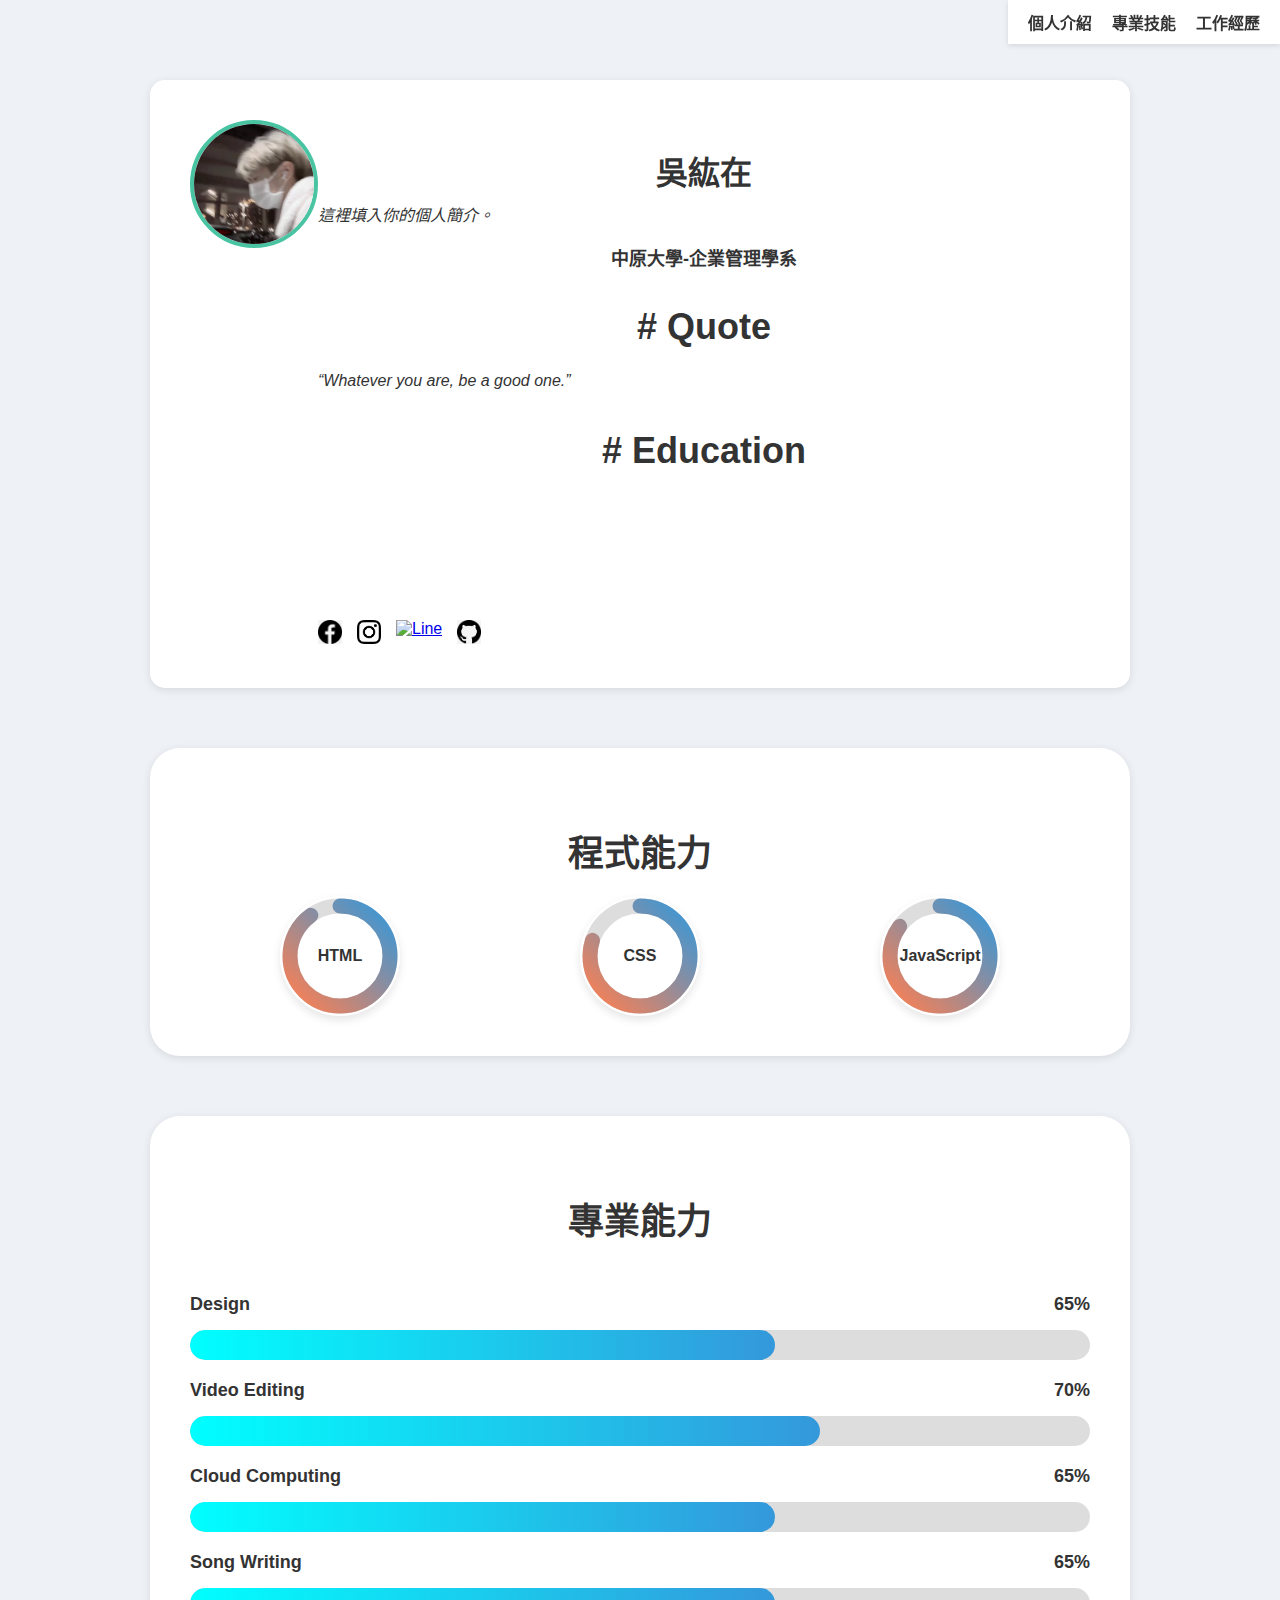
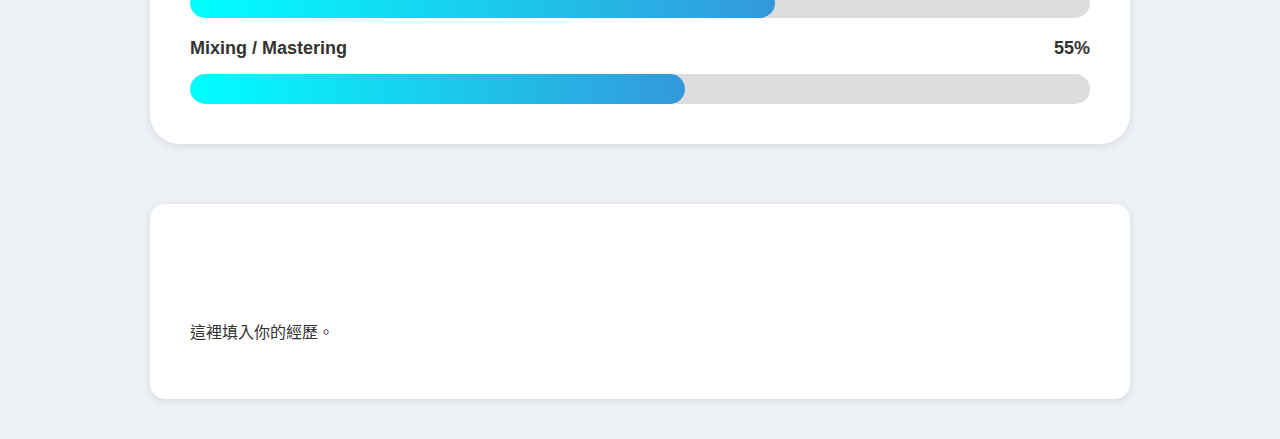
==== exex.html @ 5fd666fd "剩經歷跟排版" ====
<!DOCTYPE html>
<html lang="zh-TW">

<head>
  <meta charset="UTF-8">
  <meta name="viewport" content="width=device-width, initial-scale=1.0">
  <title>個人履歷</title>
  <!-- 引入外部 CSS 檔案 -->
  <link rel="stylesheet" href="style.css">
</head>

<body>

  <div class="navbar">
    <a href="#profile">個人介紹</a>
    <a href="#skills">專業技能</a>
    <a href="#experience">工作經歷</a>
  </div>

  <div class="container">

    <div id="profile" class="block profile-section">
      <img src="/image/IMG_6662.jpg" alt="個人照片" class="profile-img">
      <div class="profile-text">
        <h2>吳紘在</h2>
        <p>這裡填入你的個人簡介。</p>
        <div class="degree">中原大學-企業管理學系</div>
        <!-- # Quote -->
        <div class="quote">
          <h3># Quote</h3>
          <p>“Whatever you are, be a good one.”</p>
        </div>

        <!-- # Education -->
        <div class="education">
          <h3># Education</h3>
          <ul>
            <li><strong>B.B.A., Information Management</strong><br>Chung Yuan Christian University / Taoyuan,
              Taiwan<br>July 2022 - Present</li>
            <li><strong>High School</strong><br>Huajiang High School / Taipei, Taiwan<br>Sep 2019 - June 2022</li>
          </ul>
        </div>
        <div class="social-icons">
          <a href="https://facebook.com" target="_blank">
            <img src="./image/facebook.png" alt="Facebook" style="width:24px; height:24px;">
          </a>
          <a href="https://www.instagram.com" target="_blank">
            <img src="./image/instagram.jpg" alt="Instagram" style="width:24px; height:24px;">
          </a>
          <a href="https://www.line.me/tw/" target="_blank">
            <img src="./image/line.png" alt="Line" style="width:24px; height:24px;">
          </a>
          <a href="https://github.com" target="_blank">
            <img src="./image/github.png" alt="GitHub" style="width:24px; height:24px;">
          </a>
        </div>
      </div>
    </div>



    <div id="skills" class="block skills">
      <h3>程式能力</h3>
      <div class="progress-container">
        <div class="progress-circle" data-skill="HTML" data-percent="90">
          <svg width="120" height="120">
            <defs>
              <linearGradient id="gradient" x1="0%" y1="0%" x2="100%" y2="100%">
                <stop offset="0%" style="stop-color: #ff7f50;" />
                <stop offset="100%" style="stop-color: #3498db;" />
              </linearGradient>
            </defs>
            <circle class="background" cx="60" cy="60" r="50" />
            <circle class="progress" cx="60" cy="60" r="50" />
          </svg>
          <div class="progress-text">HTML</div>
        </div>
        <div class="progress-circle" data-skill="CSS" data-percent="80">
          <svg width="120" height="120">
            <defs>
              <linearGradient id="gradient" x1="0%" y1="0%" x2="100%" y2="100%">
                <stop offset="0%" style="stop-color: #ff7f50;" />
                <stop offset="100%" style="stop-color: #3498db;" />
              </linearGradient>
            </defs>
            <circle class="background" cx="60" cy="60" r="50" />
            <circle class="progress" cx="60" cy="60" r="50" />
          </svg>
          <div class="progress-text">CSS</div>
        </div>
        <div class="progress-circle" data-skill="JavaScript" data-percent="85">
          <svg width="120" height="120">
            <defs>
              <linearGradient id="gradient" x1="0%" y1="0%" x2="100%" y2="100%">
                <stop offset="0%" style="stop-color: #ff7f50;" />
                <stop offset="100%" style="stop-color: #3498db;" />
              </linearGradient>
            </defs>
            <circle class="background" cx="60" cy="60" r="50" />
            <circle class="progress" cx="60" cy="60" r="50" />
          </svg>
          <div class="progress-text">JavaScript</div>
        </div>
      </div>
    </div>

    <div class="block skills">
      <h3>專業能力</h3>
      <div class="progress-bar-container">
        <div class="progress-label">
          <span>Design</span><span class="bar-percent">65%</span>
        </div>
        <div class="progress-bar">
          <div class="progress-fill" data-percent="65" style="width: 65%"></div>
        </div>

        <div class="progress-label">
          <span>Video Editing</span><span class="bar-percent">70%</span>
        </div>
        <div class="progress-bar">
          <div class="progress-fill" data-percent="70" style="width: 70%"></div>
        </div>

        <div class="progress-label">
          <span>Cloud Computing</span><span class="bar-percent">65%</span>
        </div>
        <div class="progress-bar">
          <div class="progress-fill" data-percent="65" style="width: 65%"></div>
        </div>

        <div class="progress-label">
          <span>Song Writing</span><span class="bar-percent">65%</span>
        </div>
        <div class="progress-bar">
          <div class="progress-fill" data-percent="65" style="width: 65%"></div>
        </div>

        <div class="progress-label">
          <span>Mixing / Mastering</span><span class="bar-percent">55%</span>
        </div>
        <div class="progress-bar">
          <div class="progress-fill" data-percent="55" style="width: 55%"></div>
        </div>
      </div>
    </div>


    <div id="experience" class="block experience">
      <h2>工作經歷</h2>
      <p>這裡填入你的經歷。</p>
    </div>

  </div>

  <script>
    document.addEventListener("DOMContentLoaded", function () {
      document.querySelectorAll(".progress-circle").forEach(circle => {
        const percent = parseInt(circle.dataset.percent);
        const progress = circle.querySelector(".progress");
        const text = circle.querySelector(".progress-text");
        const skill = text.textContent;
        const dashArray = 314;

        const animateCircle = () => {
          progress.style.transition = "none";
          progress.style.strokeDashoffset = dashArray;
          void progress.offsetWidth;
          progress.style.transition = "stroke-dashoffset 2s ease-in-out";
          progress.style.strokeDashoffset = dashArray - (dashArray * percent / 100);
        };

        setTimeout(animateCircle, 300);

        circle.addEventListener("mouseenter", () => {
          text.textContent = percent + "%";
          animateCircle();
        });

        circle.addEventListener("mouseleave", () => {
          text.textContent = skill;
        });
      });

      document.querySelectorAll(".progress-fill").forEach(fill => {
        const percent = fill.dataset.percent;

        const animateFill = () => {
          fill.style.transition = "none";
          fill.style.width = "0%";
          void fill.offsetWidth;
          fill.style.transition = "width 2s ease-in-out";
          fill.style.width = percent + "%";
        };

        setTimeout(animateFill, 300);
        fill.parentElement.addEventListener("mouseenter", animateFill);
      });
    });
  </script>
</body>

</html>
---- style.css ----
body {
  font-family: Arial, sans-serif;
  margin: 0;
  padding: 0;
  background-color: #eef1f5;
}
p{
  color: #333;
}
h3 {
  text-align: center; /* 置中顯示 */
  font-size: 36px; /* 放大文字 */
  font-weight: bold;
  color: #333; /* 文字顏色 */
  margin-bottom: 20px; /* 增加下方間距 */
  transition: transform 0.3s ease, color 0.3s ease; /* 加入過渡效果 */
}

/* 滑鼠懸停效果 */
h3:hover {
  transform: scale(1.2); /* 放大文字 */
  color: #3498db; /* 改變文字顏色 */
}

.navbar {
  position: fixed;
  top: 0;
  right: 0;
  background: white;
  box-shadow: 0 2px 5px rgba(0, 0, 0, 0.1);
  z-index: 10;
  display: flex;
  gap: 20px;
  padding: 10px 20px;
}
.navbar a {
  text-decoration: none;
  color: #333;
  font-weight: bold;
}
.container {
  width: 90%;
  max-width: 1000px;
  margin: 80px auto 40px;
}
.block {
  background: white;
  padding: 30px;
  margin-top: 30px;
  border-radius: 12px;
  box-shadow: 0 2px 8px rgba(0, 0, 0, 0.1);
}
.profile-section {
  display: flex;
  justify-content: space-between; /* 使左右區塊分開 */
  align-items: flex-start; /* 垂直對齊 */
  color: white;
  position: relative;
  padding: 40px;
  border-radius: 15px;
  max-width: 900px;
  margin: 60px auto 40px;
}
/* 左側：大頭照 + 名字 + 學歷 + 社群連結 */
.profile-left {
  display: flex;
  flex-direction: column;
  align-items: center; /* 水平置中左側內容 */
  text-align: center;
  gap: 15px;           /* 元素間距 */
  width: 500px;         /* 統一寬度，兩卡片左右對齊 */
  height: 430px;
  background-color: #f1f1f1; 
  border-radius: 10px;
  padding: 20px;
  box-shadow: 0 2px 5px rgba(0,0,0,0.1);
}
.profile-img {
  width: 120px; /* 圓形圖片大小 */
  height: 120px;
  border-radius: 50%;
  border: 4px solid #49C4A2; /* 圓形邊框顏色 */
}
.profile-text {
  flex: 1;
  text-align: left; /* 文字對齊左邊 */
}

.profile-text h2, .profile-text p .profile-text h3{
  color: #333; /* 設置文字為黑色 */
  transition: transform 0.3s ease, color 0.3s ease; /* 加入過渡效果 */
}

/* 滑鼠懸停時的動畫效果 */
.profile-text h2:hover, .profile-text p:hover .profile-text.degree:hover{
  transform: scale(1.05); /* 放大文字 */
  color: #3498db; /* 改變文字顏色 */
}

.profile-text h2 {
  font-size: 32px; /* 調整字型大小 */
  margin-bottom: 10px;
  text-align: center;
}

.profile-text p {
  font-size: 16px;
  line-height: 1.6;
  margin-top: 10px;
  font-style: italic;
}

.profile-text .degree {
  font-size: 18px;
  font-weight: bold;
  margin-top: 10px;
  color: #333; 
  text-align: center;
}
.social-icons {
  display: flex;
  gap: 15px;
  margin-top: 20px;
}
.social-icons img {
  width: 30px;
  height: 30px;
  transition: transform 0.3s;
}
.social-icons a:hover img {
  transform: scale(1.2);
}
/* 右側：包含 #關於我（quote）與 #標籤（label） */
.profile-right {
  display: flex;
  flex-direction: column; 
  align-items: center; /* 使右邊兩個卡片在水平上對齊 */
  gap: 20px;           /* 兩張卡片之間的距離 */
}
/* 右側的卡片統一寬度與樣式，讓它們對齊 */
.profile-right .quote {
  width: 300px;         /* 統一寬度，兩卡片左右對齊 */
  background-color: #f1f1f1; 
  border-radius: 10px;
  padding: 20px;
  color: #333;          /* 文字顏色 */
  box-shadow: 0 2px 5px rgba(0,0,0,0.1);
}
.profile-right .label{
  width: 300px;         /* 統一寬度，兩卡片左右對齊 */
  height: 265px;
  background-color: #f1f1f1; 
  border-radius: 10px;
  padding: 20px;
  color: #333;          /* 文字顏色 */
  box-shadow: 0 2px 5px rgba(0,0,0,0.1);
}
.profile-right .quote h3,
.profile-right .label h3 {
  margin-bottom: 10px;
  font-weight: bold;
  font-size: 20px;
  color: #333;
}
/* 右側卡片內文樣式 */
.profile-right .quote p{
  text-align: center;
  font-size: 16px;
  line-height: 1.6;
  color: #666;  /* 內文可略淡一些，與標題區分 */
}
/* 新增：小卡片容器，內含多個小卡片 */
.small-cards {
  display: grid;
  grid-template-columns: repeat(3, 1fr);
  gap: 10px;
  justify-items: center;
}

/* 新增：每個小卡片的樣式 */
.small-card {
  background-color: #f1f1f1; 
  border-radius: 15px;
  padding: 3px 20px;
  font-size: 16px;
  display: flex;             /* 使用 flex 進行置中 */
  align-items: center;       /* 垂直置中 */
  justify-content: center;   /* 水平置中 */
  box-shadow: 0 1px 3px rgba(0, 0, 0, 0.1);
  transition: transform 0.3s ease;
}
/* 加上更高的優先權，覆蓋全局 p 樣式 */
.small-card p {
  color: black !important;
  text-align: center;
  font-weight: bolder;
  font-style: italic;
}
.small-card:hover {
  transform: scale(1.1);  /* 滑鼠懸停時放大 */
}

.skills{
  justify-content: space-between; /* 使左右區塊分開 */
  align-items: flex-start; /* 垂直對齊 */
  color: white;
  position: relative;
  padding: 40px;
  border-radius: 30px;
  max-width: 900px;
  margin: 60px auto 40px;
}
.section {
  background: white;
  padding: 20px;
  margin-top: 20px;
  border-radius: 10px;
}
.progress-container {
  display: flex;
  justify-content: space-around;
  flex-wrap: wrap;
  margin-top: 20px;
}
.progress-circle {
  position: relative;
  width: 120px;
  height: 120px;
  border-radius: 50%;
  box-shadow: 0 4px 8px rgba(0, 0, 0, 0.1);
  transition: transform 0.3s ease-in-out;
  overflow: hidden;
}
.progress-circle:hover {
  transform: scale(1.1);
}
svg {
  transform: rotate(-90deg);
}
circle {
  fill: none;
  stroke-width: 15; /* Adjusted to make the progress bar thicker */
  stroke-linecap: round;
}
.background {
  stroke: #ddd;
}
.progress {
  stroke: url(#gradient);
  stroke-dasharray: 314;
  stroke-dashoffset: 314;
  transition: stroke-dashoffset 2s ease-in-out;
}
.progress-text {
  position: absolute;
  top: 50%;
  left: 50%;
  transform: translate(-50%, -50%);
  font-weight: bold;
  font-size: 16px;
  color: #333;
  text-align: center;
}
.progress-bar:hover {
  transform: scale(1.05);
}
.progress-bar-container {
  margin-top: 30px;
}
.progress-label {
  display: flex;
  justify-content: space-between;
  margin-bottom: 15px; /* 增大間距 */
  font-size: 18px; /* 調整文字大小 */
  

}
/* Optimized Progress Bar */
.progress-bar {
  height: 30px; /* 增加進度條高度 */
  width: 100%; /* 填滿容器 */
  background: #ddd;
  border-radius: 15px; /* 增加圓角 */
  overflow: hidden;
  position: relative;
  transition: transform 0.3s ease-in-out;
}
.progress-fill {
  height: 100%;
  width: 0;
  background: linear-gradient(90deg, #00FFFF, #3498db);
  border-radius: 15px;
  transition: width 2s ease-in-out;
}
.progress-bar-container .progress-label span {
  font-weight: bold;
  color: #333;
  margin-top: 20px;
}
.progress-fill::after {
  content: "";
  position: absolute;
  top: 50%;
  left: 50%;
  transform: translate(-50%, -50%);
  font-size: 14px;
  font-weight: bold;
  color: #fff;
}
.experience{
  justify-content: space-between; /* 使左右區塊分開 */
  align-items: flex-start; /* 垂直對齊 */
  color: white;
  position: relative;
  padding: 40px;
  border-radius: 15px;
  max-width: 900px;
  margin: 60px auto 40px;
}
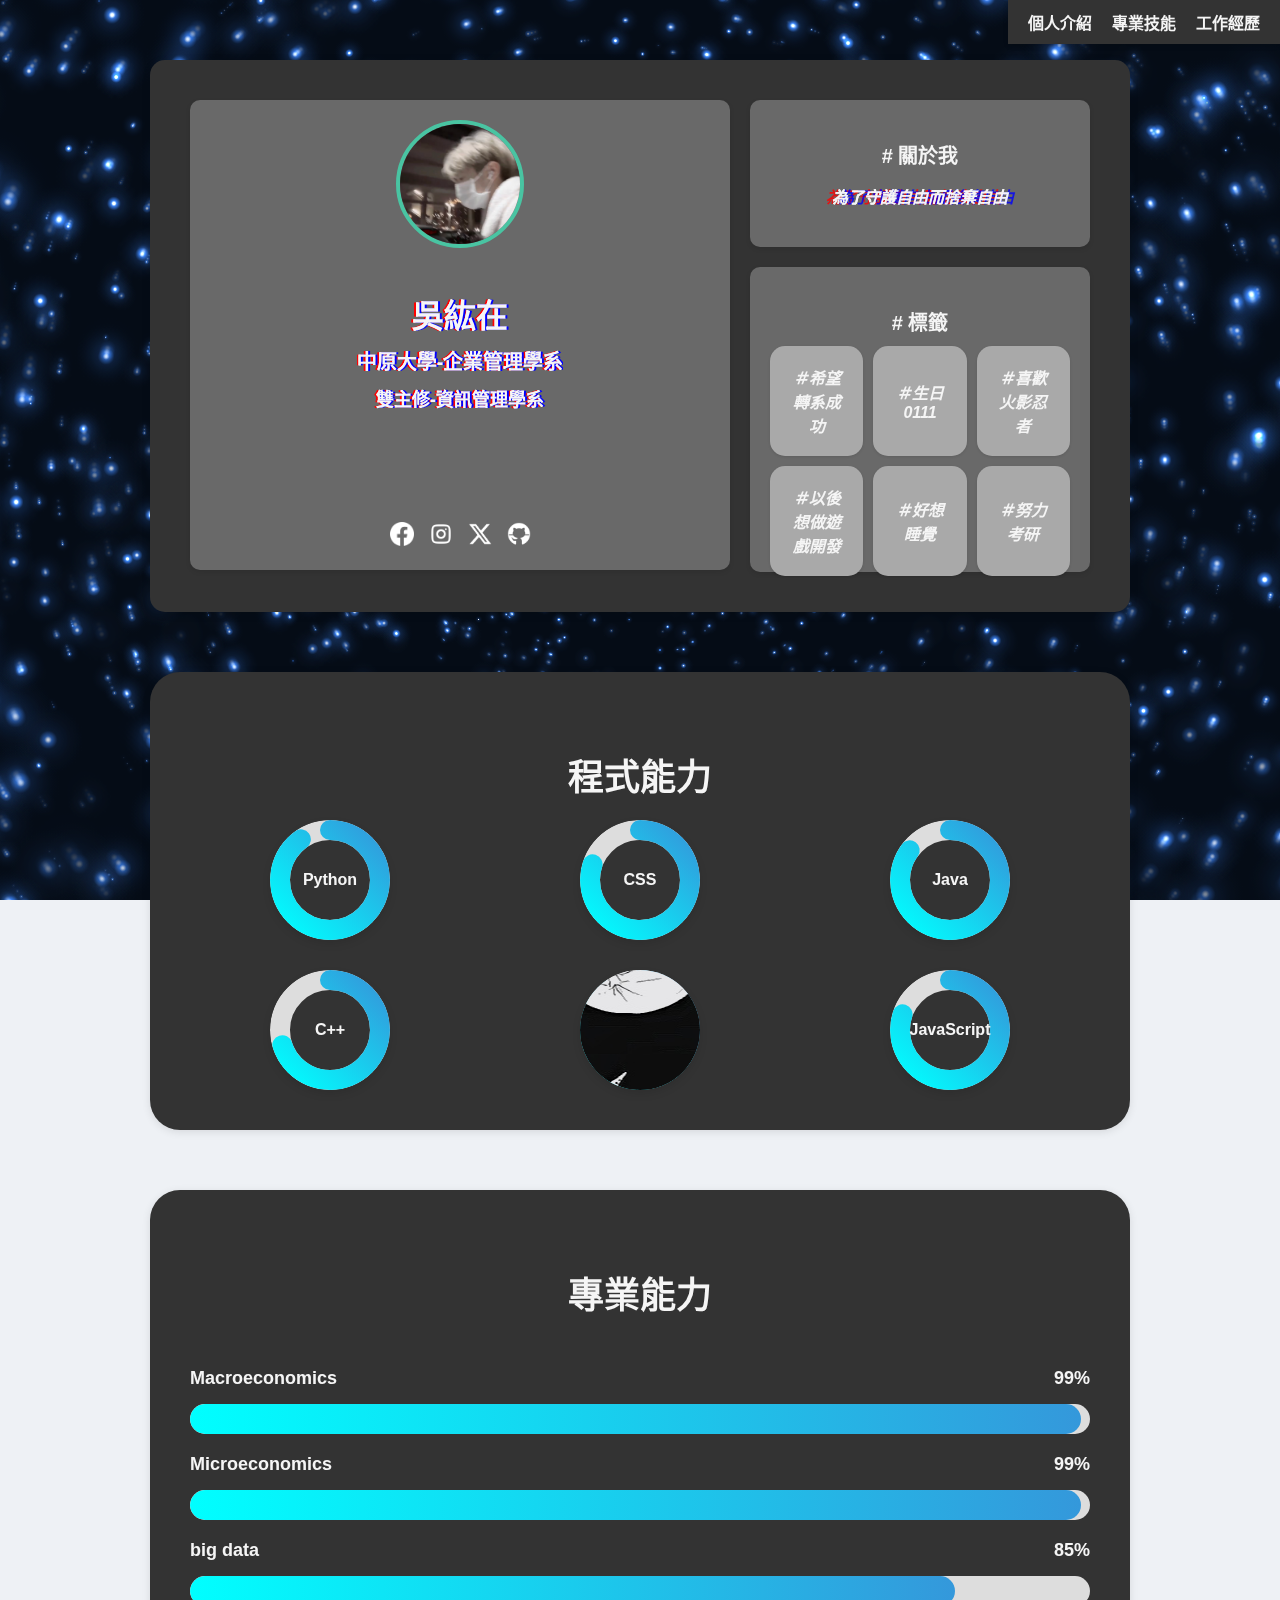
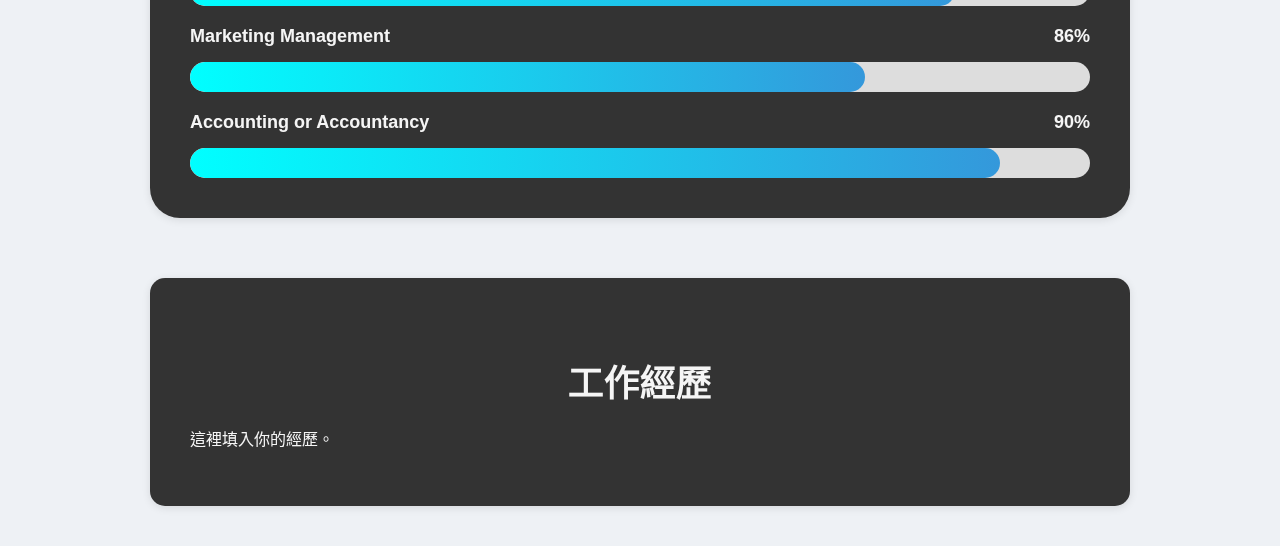
==== commit 3b58786c: "tired" ====
--- a/exex.html
+++ b/exex.html
@@ -1,202 +1,383 @@
 <!DOCTYPE html>
 <html lang="zh-TW">
-
-<head>
-  <meta charset="UTF-8">
-  <meta name="viewport" content="width=device-width, initial-scale=1.0">
-  <title>個人履歷</title>
-  <!-- 引入外部 CSS 檔案 -->
-  <link rel="stylesheet" href="style.css">
-</head>
-
-<body>
-
-  <div class="navbar">
-    <a href="#profile">個人介紹</a>
-    <a href="#skills">專業技能</a>
-    <a href="#experience">工作經歷</a>
+  <head>
+    <meta charset="UTF-8" />
+    <meta name="viewport" content="width=device-width, initial-scale=1.0" />
+    <title>Resume</title>
+    <!-- 引入外部 CSS 檔案 -->
+    <link rel="stylesheet" href="style.css" />
+  </head>
+  <body>
+    <div class="navbar">
+      <a href="#profile">個人介紹</a>
+      <a href="#skills">專業技能</a>
+      <a href="#experience">工作經歷</a>
+    </div>
+
+    <div id="profile" class="block profile-section">
+      <!-- 左側區塊：大頭照、名字、學歷、社交連結 -->
+      <div class="profile-left">
+          <img src="./image/IMG_6662.jpg" alt="個人照片" class="profile-img">
+          <div class="profile-text">
+            <h2 class="glitch" data-text="吳紘在">吳紘在</h2>
+            <div class="degree glitch" data-text="中原大學-企業管理學系">中原大學-企業管理學系</div>
+            <div class="DualDegree glitch" data-text="雙主修-資訊管理學系">雙主修-資訊管理學系</div>            
+          </div>
+  
+          <div class="social-icons">
+              <a href="https://www.facebook.com/z1nnz/" target="_blank">
+                <img src="./image/facebook.png" alt="Facebook" style="width:24px; height:24px;">
+              </a>
+              <a href="https://www.instagram.com/z1nnz_/" target="_blank">
+                <img src="./image/instagram.png" alt="Instagram" style="width:24px; height:24px;">
+              </a>
+              <a href="https://x.com/realdonaldtrump?lang=zh-Hant" target="_blank">
+                <img src="./image/x.png" alt="X" style="width:24px; height:24px;">
+              </a>
+              <a href="https://github.com/z1nnz" target="_blank">
+                <img src="./image/github.png" alt="GitHub" style="width:24px; height:24px;">
+              </a>
+          </div>
+      </div>
+  
+      <!-- 右側區塊：Quote 和 標籤 -->
+      <div class="profile-right">
+          <!-- # Quote -->
+          <div class="quote">
+              <div class="profile-text">
+                <h3># 關於我</h3>
+              </div>
+              <p data-text="為了守護自由而捨棄自由">為了守護自由而捨棄自由</p>
+          </div>
+  
+          <!-- # label -->
+          <div class="label">
+            <h3># 標籤</h3>
+            <!-- 小卡片容器 -->
+            <div class="small-cards">
+              <div class="small-card"><p>＃希望轉系成功</p></div>
+              <div class="small-card"><p>＃生日0111</p></div>
+              <div class="small-card"><p>＃喜歡火影忍者</p></div>
+              <div class="small-card"><p>＃以後想做遊戲開發</p></div>
+              <div class="small-card"><p>＃好想睡覺</p></div>
+              <div class="small-card"><p>＃努力考研</p></div>
+            </div>
+          </div>
+      </div>
   </div>
-
-  <div class="container">
-
-    <div id="profile" class="block profile-section">
-      <img src="/image/IMG_6662.jpg" alt="個人照片" class="profile-img">
-      <div class="profile-text">
-        <h2>吳紘在</h2>
-        <p>這裡填入你的個人簡介。</p>
-        <div class="degree">中原大學-企業管理學系</div>
-        <!-- # Quote -->
-        <div class="quote">
-          <h3># Quote</h3>
-          <p>“Whatever you are, be a good one.”</p>
+  
+
+      <div id="skills" class="block skills">
+        <h3>程式能力</h3>
+        <div class="progress-container">
+          <div class="progress-circle" data-skill="Python" data-percent="90">
+            <svg width="120" height="120">
+              <defs>
+                <linearGradient
+                  id="gradient"
+                  x1="0%"
+                  y1="0%"
+                  x2="100%"
+                  y2="100%"
+                >
+                  <stop offset="0%" style="stop-color: #00FFFF" />
+                  <stop offset="100%" style="stop-color: #3498db" />
+                </linearGradient>
+              </defs>
+              <circle class="background" cx="60" cy="60" r="50" />
+              <circle class="progress" cx="60" cy="60" r="50" />
+            </svg>
+            <div class="progress-text">Python</div>
+          </div>
+          <div class="progress-circle" data-skill="CSS" data-percent="80">
+            <svg width="120" height="120">
+              <defs>
+                <linearGradient
+                  id="gradient"
+                  x1="0%"
+                  y1="0%"
+                  x2="100%"
+                  y2="100%"
+                >
+                  <stop offset="0%" style="stop-color: #00FFFF" />
+                  <stop offset="100%" style="stop-color: #3498db" />
+                </linearGradient>
+              </defs>
+              <circle class="background" cx="60" cy="60" r="50" />
+              <circle class="progress" cx="60" cy="60" r="50" />
+            </svg>
+            <div class="progress-text">CSS</div>
+          </div>
+          <div
+            class="progress-circle"
+            data-skill="Java"
+            data-percent="85"
+          >
+            <svg width="120" height="120">
+              <defs>
+                <linearGradient
+                  id="gradient"
+                  x1="0%"
+                  y1="0%"
+                  x2="100%"
+                  y2="100%"
+                >
+                  <stop offset="0%" style="stop-color: #00FFFF" />
+                  <stop offset="100%" style="stop-color: #3498db" />
+                </linearGradient>
+              </defs>
+              <circle class="background" cx="60" cy="60" r="50" />
+              <circle class="progress" cx="60" cy="60" r="50" />
+            </svg>
+            <div class="progress-text">Java</div>
+          </div>
+           <!-- 新增的三個進度圈（下一排） -->
+    <div class="progress-circle" data-skill="C++" data-percent="70">
+      <svg width="120" height="120">
+        <defs>
+          <linearGradient id="gradient" x1="0%" y1="0%" x2="100%" y2="100%">
+            <stop offset="0%" style="stop-color: #00FFFF" />
+            <stop offset="100%" style="stop-color: #3498db" />
+          </linearGradient>
+        </defs>
+        <circle class="background" cx="60" cy="60" r="50" />
+        <circle class="progress" cx="60" cy="60" r="50" />
+      </svg>
+      <div class="progress-text">C++</div>
+    </div>
+    <div class="progress-circle" data-skill="HTML" data-percent="90">
+      <svg width="120" height="120">
+        <defs>
+          <linearGradient id="gradient" x1="0%" y1="0%" x2="100%" y2="100%">
+            <stop offset="0%" style="stop-color: #00FFFF" />
+            <stop offset="100%" style="stop-color: #3498db" />
+          </linearGradient>
+        </defs>
+        <circle class="background" cx="60" cy="60" r="50" />
+        <circle class="progress" cx="60" cy="60" r="50" />
+      </svg>
+      <!-- 原本的進度文字區，現改為預設顯示圖片 -->
+      <div class="progress-text" data-img='<img class="skill-icon" src="./image/html.png" alt="HTML">' >
+        <img class="skill-icon" src="./image/IMG_9881.JPG" alt="HTML">
+      </div>
+      <!-- 新增：技能標籤放在圓圈下方 -->
+      <div class="skill-label">HTML</div>
+    </div>
+    <div class="progress-circle" data-skill="JavaScript" data-percent="80">
+      <svg width="120" height="120">
+        <defs>
+          <linearGradient id="gradient" x1="0%" y1="0%" x2="100%" y2="100%">
+            <stop offset="0%" style="stop-color: #00FFFF" />
+            <stop offset="100%" style="stop-color: #3498db" />
+          </linearGradient>
+        </defs>
+        <circle class="background" cx="60" cy="60" r="50" />
+        <circle class="progress" cx="60" cy="60" r="50" />
+      </svg>
+      <div class="progress-text">JavaScript</div>
+    </div>
+  </div>
+</div>
         </div>
-
-        <!-- # Education -->
-        <div class="education">
-          <h3># Education</h3>
-          <ul>
-            <li><strong>B.B.A., Information Management</strong><br>Chung Yuan Christian University / Taoyuan,
-              Taiwan<br>July 2022 - Present</li>
-            <li><strong>High School</strong><br>Huajiang High School / Taipei, Taiwan<br>Sep 2019 - June 2022</li>
-          </ul>
+      </div>
+
+      <div class="block skills">
+        <h3>專業能力</h3>
+        <div class="progress-bar-container">
+          <div class="progress-label">
+            <span>Macroeconomics</span><span class="bar-percent">99%</span>
+          </div>
+          <div class="progress-bar">
+            <div class="progress-fill" data-percent="99"></div>
+          </div>
+
+          <div class="progress-label">
+            <span>Microeconomics</span><span class="bar-percent">99%</span>
+          </div>
+          <div class="progress-bar">
+            <div class="progress-fill" data-percent="99"></div>
+          </div>
+
+          <div class="progress-label">
+            <span>big data</span><span class="bar-percent">85%</span>
+          </div>
+          <div class="progress-bar">
+            <div class="progress-fill" data-percent="85"></div>
+          </div>
+
+          <div class="progress-label">
+            <span>Marketing Management</span><span class="bar-percent">86%</span>
+          </div>
+          <div class="progress-bar">
+            <div class="progress-fill" data-percent="75"></div>
+          </div>
+
+          <div class="progress-label">
+            <span>Accounting or Accountancy</span><span class="bar-percent">90%</span>
+          </div>
+          <div class="progress-bar">
+            <div class="progress-fill" data-percent="90"></div>
+          </div>
         </div>
-        <div class="social-icons">
-          <a href="https://facebook.com" target="_blank">
-            <img src="./image/facebook.png" alt="Facebook" style="width:24px; height:24px;">
-          </a>
-          <a href="https://www.instagram.com" target="_blank">
-            <img src="./image/instagram.jpg" alt="Instagram" style="width:24px; height:24px;">
-          </a>
-          <a href="https://www.line.me/tw/" target="_blank">
-            <img src="./image/line.png" alt="Line" style="width:24px; height:24px;">
-          </a>
-          <a href="https://github.com" target="_blank">
-            <img src="./image/github.png" alt="GitHub" style="width:24px; height:24px;">
-          </a>
-        </div>
-      </div>
-    </div>
-
-
-
-    <div id="skills" class="block skills">
-      <h3>程式能力</h3>
-      <div class="progress-container">
-        <div class="progress-circle" data-skill="HTML" data-percent="90">
-          <svg width="120" height="120">
-            <defs>
-              <linearGradient id="gradient" x1="0%" y1="0%" x2="100%" y2="100%">
-                <stop offset="0%" style="stop-color: #ff7f50;" />
-                <stop offset="100%" style="stop-color: #3498db;" />
-              </linearGradient>
-            </defs>
-            <circle class="background" cx="60" cy="60" r="50" />
-            <circle class="progress" cx="60" cy="60" r="50" />
-          </svg>
-          <div class="progress-text">HTML</div>
-        </div>
-        <div class="progress-circle" data-skill="CSS" data-percent="80">
-          <svg width="120" height="120">
-            <defs>
-              <linearGradient id="gradient" x1="0%" y1="0%" x2="100%" y2="100%">
-                <stop offset="0%" style="stop-color: #ff7f50;" />
-                <stop offset="100%" style="stop-color: #3498db;" />
-              </linearGradient>
-            </defs>
-            <circle class="background" cx="60" cy="60" r="50" />
-            <circle class="progress" cx="60" cy="60" r="50" />
-          </svg>
-          <div class="progress-text">CSS</div>
-        </div>
-        <div class="progress-circle" data-skill="JavaScript" data-percent="85">
-          <svg width="120" height="120">
-            <defs>
-              <linearGradient id="gradient" x1="0%" y1="0%" x2="100%" y2="100%">
-                <stop offset="0%" style="stop-color: #ff7f50;" />
-                <stop offset="100%" style="stop-color: #3498db;" />
-              </linearGradient>
-            </defs>
-            <circle class="background" cx="60" cy="60" r="50" />
-            <circle class="progress" cx="60" cy="60" r="50" />
-          </svg>
-          <div class="progress-text">JavaScript</div>
-        </div>
-      </div>
-    </div>
-
-    <div class="block skills">
-      <h3>專業能力</h3>
-      <div class="progress-bar-container">
-        <div class="progress-label">
-          <span>Design</span><span class="bar-percent">65%</span>
-        </div>
-        <div class="progress-bar">
-          <div class="progress-fill" data-percent="65" style="width: 65%"></div>
-        </div>
-
-        <div class="progress-label">
-          <span>Video Editing</span><span class="bar-percent">70%</span>
-        </div>
-        <div class="progress-bar">
-          <div class="progress-fill" data-percent="70" style="width: 70%"></div>
-        </div>
-
-        <div class="progress-label">
-          <span>Cloud Computing</span><span class="bar-percent">65%</span>
-        </div>
-        <div class="progress-bar">
-          <div class="progress-fill" data-percent="65" style="width: 65%"></div>
-        </div>
-
-        <div class="progress-label">
-          <span>Song Writing</span><span class="bar-percent">65%</span>
-        </div>
-        <div class="progress-bar">
-          <div class="progress-fill" data-percent="65" style="width: 65%"></div>
-        </div>
-
-        <div class="progress-label">
-          <span>Mixing / Mastering</span><span class="bar-percent">55%</span>
-        </div>
-        <div class="progress-bar">
-          <div class="progress-fill" data-percent="55" style="width: 55%"></div>
-        </div>
-      </div>
-    </div>
-
-
-    <div id="experience" class="block experience">
-      <h2>工作經歷</h2>
-      <p>這裡填入你的經歷。</p>
-    </div>
-
-  </div>
-
-  <script>
-    document.addEventListener("DOMContentLoaded", function () {
-      document.querySelectorAll(".progress-circle").forEach(circle => {
-        const percent = parseInt(circle.dataset.percent);
-        const progress = circle.querySelector(".progress");
-        const text = circle.querySelector(".progress-text");
-        const skill = text.textContent;
-        const dashArray = 314;
-
-        const animateCircle = () => {
-          progress.style.transition = "none";
-          progress.style.strokeDashoffset = dashArray;
-          void progress.offsetWidth;
-          progress.style.transition = "stroke-dashoffset 2s ease-in-out";
-          progress.style.strokeDashoffset = dashArray - (dashArray * percent / 100);
-        };
-
-        setTimeout(animateCircle, 300);
-
-        circle.addEventListener("mouseenter", () => {
-          text.textContent = percent + "%";
-          animateCircle();
+      </div>
+
+      <div id="experience" class="block experience">
+        <h3>工作經歷</h3>
+        <p>這裡填入你的經歷。</p>
+      </div>
+    </div>
+
+        <!-- 新增：星空背景容器 -->
+    <div id="stars-background">
+      <canvas id="stars-canvas"></canvas>
+    </div>
+
+    <script>
+    (function() {
+      var canvas = document.getElementById('stars-canvas'),
+          ctx = canvas.getContext('2d'),
+          w = canvas.width = window.innerWidth,
+          h = canvas.height = window.innerHeight,
+          hue = 217,
+          stars = [],
+          count = 0,
+          maxStars = 3000; // 星星數量
+      
+      // 建立一個隱藏的 canvas 用來快取星星樣式
+      var canvas2 = document.createElement('canvas'),
+          ctx2 = canvas2.getContext('2d');
+      canvas2.width = 100;
+      canvas2.height = 100;
+      var half = canvas2.width / 2,
+          gradient2 = ctx2.createRadialGradient(half, half, 0, half, half, half);
+      gradient2.addColorStop(0.025, '#CCC');
+      gradient2.addColorStop(0.1, 'hsl(' + hue + ', 61%, 33%)');
+      gradient2.addColorStop(0.25, 'hsl(' + hue + ', 64%, 6%)');
+      gradient2.addColorStop(1, 'transparent');
+      ctx2.fillStyle = gradient2;
+      ctx2.beginPath();
+      ctx2.arc(half, half, half, 0, Math.PI * 2);
+      ctx2.fill();
+      
+      function random(min, max) {
+        if (arguments.length < 2) {
+          max = min;
+          min = 0;
+        }
+        if (min > max) {
+          var hold = max;
+          max = min;
+          min = hold;
+        }
+        return Math.floor(Math.random() * (max - min + 1)) + min;
+      }
+      
+      function maxOrbit(x, y) {
+        var max = Math.max(x, y),
+            diameter = Math.round(Math.sqrt(max * max + max * max));
+        return diameter / 2;
+      }
+      
+      var Star = function() {
+        this.orbitRadius = random(maxOrbit(w, h));
+        this.radius = random(60, this.orbitRadius) / 8;
+        this.orbitX = w / 2;
+        this.orbitY = h / 2;
+        this.timePassed = random(0, maxStars);
+        this.speed = random(this.orbitRadius) / 50000;
+        this.alpha = random(2, 10) / 10;
+        count++;
+        stars[count] = this;
+      }
+      
+      Star.prototype.draw = function() {
+        var x = Math.sin(this.timePassed) * this.orbitRadius + this.orbitX,
+            y = Math.cos(this.timePassed) * this.orbitRadius + this.orbitY,
+            twinkle = random(10);
+        if (twinkle === 1 && this.alpha > 0) {
+          this.alpha -= 0.05;
+        } else if (twinkle === 2 && this.alpha < 1) {
+          this.alpha += 0.05;
+        }
+        ctx.globalAlpha = this.alpha;
+        ctx.drawImage(canvas2, x - this.radius / 2, y - this.radius / 2, this.radius, this.radius);
+        this.timePassed += this.speed;
+      }
+      
+      for (var i = 0; i < maxStars; i++) {
+        new Star();
+      }
+      
+      function animation() {
+        ctx.globalCompositeOperation = 'source-over';
+        ctx.globalAlpha = 0.5;
+        ctx.fillStyle = 'hsla(' + hue + ', 64%, 6%, 2)';
+        ctx.fillRect(0, 0, w, h);
+        ctx.globalCompositeOperation = 'lighter';
+        for (var i = 1, l = stars.length; i < l; i++) {
+          stars[i].draw();
+        }
+        window.requestAnimationFrame(animation);
+      }
+      
+      animation();
+      
+      window.addEventListener('resize', function() {
+        w = canvas.width = window.innerWidth;
+        h = canvas.height = window.innerHeight;
+      });
+    })();
+    </script>
+
+
+    <script>
+        document.addEventListener("DOMContentLoaded", function () {
+        document.querySelectorAll(".progress-circle").forEach((circle) => {
+          const percent = parseInt(circle.dataset.percent);
+          const progress = circle.querySelector(".progress");
+          const text = circle.querySelector(".progress-text");
+          // 從 data-img 屬性中取得預設圖片的 HTML
+          const skillImgHTML = text.dataset.img;
+          const dashArray = 314;
+
+          const animateCircle = () => {
+            progress.style.transition = "none";
+            progress.style.strokeDashoffset = dashArray;
+            void progress.getBoundingClientRect();
+            progress.style.transition = "stroke-dashoffset 2s ease-in-out";
+            progress.style.strokeDashoffset = dashArray - (dashArray * percent) / 100;
+          };
+
+          setTimeout(animateCircle, 300);
+
+          circle.addEventListener("mouseenter", () => {
+            // 顯示百分比數字
+            text.innerHTML = percent + "%";
+            animateCircle();
+          });
+
+          circle.addEventListener("mouseleave", () => {
+            // 恢復原本的圖片
+            text.innerHTML = skillImgHTML;
+          });
         });
 
-        circle.addEventListener("mouseleave", () => {
-          text.textContent = skill;
+        document.querySelectorAll(".progress-fill").forEach((fill) => {
+          const percent = fill.dataset.percent;
+          const animateFill = () => {
+            fill.style.transition = "none";
+            fill.style.width = "0%";
+            void fill.getBoundingClientRect();
+            fill.style.transition = "width 2s ease-in-out";
+            fill.style.width = percent + "%";
+          };
+
+          setTimeout(animateFill, 300);
+          fill.parentElement.addEventListener("mouseenter", animateFill);
         });
       });
 
-      document.querySelectorAll(".progress-fill").forEach(fill => {
-        const percent = fill.dataset.percent;
-
-        const animateFill = () => {
-          fill.style.transition = "none";
-          fill.style.width = "0%";
-          void fill.offsetWidth;
-          fill.style.transition = "width 2s ease-in-out";
-          fill.style.width = percent + "%";
-        };
-
-        setTimeout(animateFill, 300);
-        fill.parentElement.addEventListener("mouseenter", animateFill);
-      });
-    });
-  </script>
-</body>
-
-</html>+    </script>
+
+  </body>
+</html>
--- a/style.css
+++ b/style.css
@@ -5,13 +5,13 @@
   background-color: #eef1f5;
 }
 p{
-  color: #333;
+  color: #F5F5F5;
 }
 h3 {
   text-align: center; /* 置中顯示 */
   font-size: 36px; /* 放大文字 */
   font-weight: bold;
-  color: #333; /* 文字顏色 */
+  color: #F5F5F5; /* 文字顏色 */
   margin-bottom: 20px; /* 增加下方間距 */
   transition: transform 0.3s ease, color 0.3s ease; /* 加入過渡效果 */
 }
@@ -26,7 +26,7 @@
   position: fixed;
   top: 0;
   right: 0;
-  background: white;
+  background: #333;
   box-shadow: 0 2px 5px rgba(0, 0, 0, 0.1);
   z-index: 10;
   display: flex;
@@ -35,7 +35,7 @@
 }
 .navbar a {
   text-decoration: none;
-  color: #333;
+  color: #F5F5F5;
   font-weight: bold;
 }
 .container {
@@ -44,7 +44,7 @@
   margin: 80px auto 40px;
 }
 .block {
-  background: white;
+  background: #333;
   padding: 30px;
   margin-top: 30px;
   border-radius: 12px;
@@ -70,7 +70,7 @@
   gap: 15px;           /* 元素間距 */
   width: 500px;         /* 統一寬度，兩卡片左右對齊 */
   height: 430px;
-  background-color: #f1f1f1; 
+  background-color: #696969; 
   border-radius: 10px;
   padding: 20px;
   box-shadow: 0 2px 5px rgba(0,0,0,0.1);
@@ -81,13 +81,22 @@
   border-radius: 50%;
   border: 4px solid #49C4A2; /* 圓形邊框顏色 */
 }
+.profile-img {
+  transition: transform 0.4s cubic-bezier(0.22, 1, 0.36, 1), box-shadow 0.4s ease;
+}
+
+.profile-img:hover {
+  transform: perspective(1000px) scale(1.2) rotateY(10deg) rotateX(5deg);
+  box-shadow: 0 0 30px 10px rgba(73, 196, 162, 0.8);
+}
+
 .profile-text {
   flex: 1;
   text-align: left; /* 文字對齊左邊 */
 }
 
 .profile-text h2, .profile-text p .profile-text h3{
-  color: #333; /* 設置文字為黑色 */
+  color: #F5F5F5; /* 設置文字為黑色 */
   transition: transform 0.3s ease, color 0.3s ease; /* 加入過渡效果 */
 }
 
@@ -111,12 +120,19 @@
 }
 
 .profile-text .degree {
+  font-size: 20px;
+  font-weight: bold;
+  margin-top: 10px;
+  color: #F5F5F5; 
+  text-align: center;
+}
+.profile-text .DualDegree {
   font-size: 18px;
-  font-weight: bold;
   margin-top: 10px;
-  color: #333; 
-  text-align: center;
-}
+  color: #F5F5F5; 
+  text-align: center;
+}
+
 .social-icons {
   display: flex;
   gap: 15px;
@@ -130,6 +146,91 @@
 .social-icons a:hover img {
   transform: scale(1.2);
 }
+
+.glitch {
+  position: relative;
+  color: #87CEEB;         /* 淡藍色 */
+  font-weight: bold;      /* 加粗 */
+  text-align: center;     
+  cursor: default;
+}
+
+.glitch::before,
+.glitch::after {
+  content: attr(data-text);
+  position: absolute;
+  top: 0;
+  left: 0;
+  width: 100%;
+  height: 100%;
+  color: inherit;
+  overflow: hidden;
+}
+
+.glitch::before {
+  text-shadow: -2px 0 red;
+  animation: glitch 2s infinite linear alternate-reverse;
+}
+
+.glitch::after {
+  text-shadow: 2px 0 blue;
+  animation: glitch2 3s infinite linear alternate-reverse;
+}
+
+@keyframes glitch {
+  0% {
+    clip: rect(10px, 9999px, 30px, 0);
+    transform: translate(-3px, -3px);
+  }
+  20% {
+    clip: rect(85px, 9999px, 95px, 0);
+    transform: translate(3px, 3px);
+  }
+  40% {
+    clip: rect(45px, 9999px, 55px, 0);
+    transform: translate(-3px, 3px);
+  }
+  60% {
+    clip: rect(5px, 9999px, 15px, 0);
+    transform: translate(3px, -3px);
+  }
+  80% {
+    clip: rect(75px, 9999px, 85px, 0);
+    transform: translate(-3px, -3px);
+  }
+  100% {
+    clip: rect(10px, 9999px, 30px, 0);
+    transform: translate(3px, 3px);
+  }
+}
+
+@keyframes glitch2 {
+  0% {
+    clip: rect(50px, 9999px, 60px, 0);
+    transform: translate(3px, 3px);
+  }
+  20% {
+    clip: rect(15px, 9999px, 25px, 0);
+    transform: translate(-3px, -3px);
+  }
+  40% {
+    clip: rect(65px, 9999px, 75px, 0);
+    transform: translate(3px, -3px);
+  }
+  60% {
+    clip: rect(25px, 9999px, 35px, 0);
+    transform: translate(-3px, 3px);
+  }
+  80% {
+    clip: rect(55px, 9999px, 65px, 0);
+    transform: translate(3px, 3px);
+  }
+  100% {
+    clip: rect(50px, 9999px, 60px, 0);
+    transform: translate(-3px, -3px);
+  }
+}
+
 /* 右側：包含 #關於我（quote）與 #標籤（label） */
 .profile-right {
   display: flex;
@@ -140,19 +241,19 @@
 /* 右側的卡片統一寬度與樣式，讓它們對齊 */
 .profile-right .quote {
   width: 300px;         /* 統一寬度，兩卡片左右對齊 */
-  background-color: #f1f1f1; 
+  background-color: #696969; 
   border-radius: 10px;
   padding: 20px;
-  color: #333;          /* 文字顏色 */
+  color: #F5F5F5;          /* 文字顏色 */
   box-shadow: 0 2px 5px rgba(0,0,0,0.1);
 }
 .profile-right .label{
   width: 300px;         /* 統一寬度，兩卡片左右對齊 */
   height: 265px;
-  background-color: #f1f1f1; 
+  background-color: #696969; 
   border-radius: 10px;
   padding: 20px;
-  color: #333;          /* 文字顏色 */
+  color: #F5F5F5;          /* 文字顏色 */
   box-shadow: 0 2px 5px rgba(0,0,0,0.1);
 }
 .profile-right .quote h3,
@@ -160,14 +261,105 @@
   margin-bottom: 10px;
   font-weight: bold;
   font-size: 20px;
-  color: #333;
+  color: #F5F5F5;
 }
 /* 右側卡片內文樣式 */
 .profile-right .quote p{
   text-align: center;
   font-size: 16px;
   line-height: 1.6;
-  color: #666;  /* 內文可略淡一些，與標題區分 */
+  color: #F5F5F5;  /* 內文可略淡一些，與標題區分 */
+}
+
+.quote p {
+  position: relative;
+  font-size: 24px;
+  color: #87CEEB;         /* 淡藍色 */
+  font-weight: bold;      /* 加粗 */
+  font-style: italic;     /* 斜體 */
+  text-align: center;
+  cursor: pointer;
+  transition: color 0.3s ease;
+}
+/* 偽元素，複製文字內容 */
+.quote p::before,
+.quote p::after {
+  content: attr(data-text);
+  position: absolute;
+  top: 0;
+  left: 0;
+  width: 100%;
+  height: 100%;
+  color: inherit;
+  overflow: hidden;
+  opacity: 0.8;
+}
+/* 第一層偽元素：紅色干擾 */
+.quote p::before {
+  text-shadow: -6px 0 red;
+  animation: glitch 2s infinite linear alternate-reverse;
+}
+
+/* 第二層偽元素：藍色干擾 */
+.quote p::after {
+  text-shadow: 6px 0 blue;
+  animation: glitch2 3s infinite linear alternate-reverse;
+}
+
+/* 定義 glitch 動畫 */
+@keyframes glitch {
+  0% {
+    clip: rect(10px, 9999px, 30px, 0);
+    transform: translate(-3px, -3px);
+  }
+  20% {
+    clip: rect(85px, 9999px, 95px, 0);
+    transform: translate(3px, 3px);
+  }
+  40% {
+    clip: rect(45px, 9999px, 55px, 0);
+    transform: translate(-3px, 3px);
+  }
+  60% {
+    clip: rect(5px, 9999px, 15px, 0);
+    transform: translate(3px, -3px);
+  }
+  80% {
+    clip: rect(75px, 9999px, 85px, 0);
+    transform: translate(-3px, -3px);
+  }
+  100% {
+    clip: rect(10px, 9999px, 30px, 0);
+    transform: translate(3px, 3px);
+  }
+}
+
+/* 定義 glitch2 動畫 */
+@keyframes glitch2 {
+  0% {
+    clip: rect(50px, 9999px, 60px, 0);
+    transform: translate(3px, 3px);
+  }
+  20% {
+    clip: rect(15px, 9999px, 25px, 0);
+    transform: translate(-3px, -3px);
+  }
+  40% {
+    clip: rect(65px, 9999px, 75px, 0);
+    transform: translate(3px, -3px);
+  }
+  60% {
+    clip: rect(25px, 9999px, 35px, 0);
+    transform: translate(-3px, 3px);
+  }
+  80% {
+    clip: rect(55px, 9999px, 65px, 0);
+    transform: translate(3px, 3px);
+  }
+  100% {
+    clip: rect(50px, 9999px, 60px, 0);
+    transform: translate(-3px, -3px);
+  }
 }
 /* 新增：小卡片容器，內含多個小卡片 */
 .small-cards {
@@ -179,7 +371,7 @@
 
 /* 新增：每個小卡片的樣式 */
 .small-card {
-  background-color: #f1f1f1; 
+  background-color: #A9A9A9; 
   border-radius: 15px;
   padding: 3px 20px;
   font-size: 16px;
@@ -191,7 +383,7 @@
 }
 /* 加上更高的優先權，覆蓋全局 p 樣式 */
 .small-card p {
-  color: black !important;
+  color: #F5F5F5 !important;
   text-align: center;
   font-weight: bolder;
   font-style: italic;
@@ -217,11 +409,14 @@
   border-radius: 10px;
 }
 .progress-container {
-  display: flex;
-  justify-content: space-around;
-  flex-wrap: wrap;
+  display: grid;
+  grid-template-columns: repeat(3, 1fr);  /* 每排三欄 */
+  gap: 30px;                              /* 設定間距 */
   margin-top: 20px;
-}
+  justify-items: center;                  /* 水平置中 */
+  align-items: center;                    /* 垂直置中 */
+}
+
 .progress-circle {
   position: relative;
   width: 120px;
@@ -239,7 +434,7 @@
 }
 circle {
   fill: none;
-  stroke-width: 15; /* Adjusted to make the progress bar thicker */
+  stroke-width: 20; /* Adjusted to make the progress bar thicker */
   stroke-linecap: round;
 }
 .background {
@@ -258,7 +453,7 @@
   transform: translate(-50%, -50%);
   font-weight: bold;
   font-size: 16px;
-  color: #333;
+  color: #F5F5F5;
   text-align: center;
 }
 .progress-bar:hover {
@@ -294,7 +489,7 @@
 }
 .progress-bar-container .progress-label span {
   font-weight: bold;
-  color: #333;
+  color: #F5F5F5;
   margin-top: 20px;
 }
 .progress-fill::after {
@@ -317,3 +512,15 @@
   max-width: 900px;
   margin: 60px auto 40px;
 }
+
+/* 星空背景容器設定 */
+#stars-background {
+  position: fixed;
+  top: 0;
+  left: 0;
+  width: 100%;
+  height: 100%;
+  z-index: -1;            /* 放在最底層 */
+  pointer-events: none;   /* 不影響其他互動 */
+  background: black;      /* 星空背景預設為黑色 */
+}
